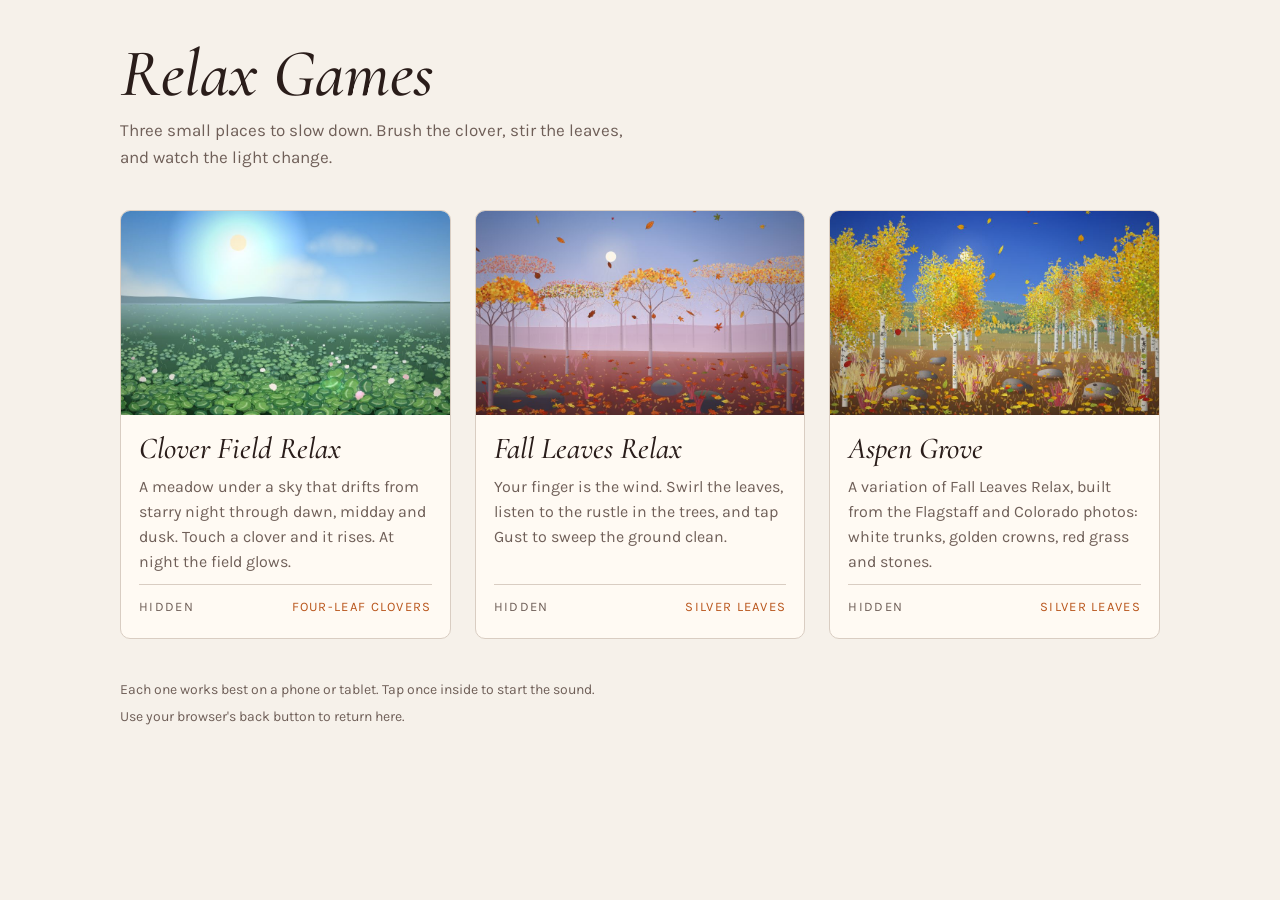
==== index.html @ 5cfa0331 "Add files via upload" ====
<!doctype html>
<html lang="en"><head><meta charset="utf-8"><meta name="viewport" content="width=device-width,initial-scale=1,viewport-fit=cover"><meta name="robots" content="noindex, nofollow">
<style>body{margin:0}img{max-width:100%}</style>
<title>Relax Games</title>
<link rel="preconnect" href="https://fonts.googleapis.com">
<link rel="preconnect" href="https://fonts.gstatic.com" crossorigin>
<link href="https://fonts.googleapis.com/css2?family=Cormorant+Garamond:ital,wght@1,500&family=Karla:wght@400;500&display=swap" rel="stylesheet">
<style>
/* Layout: a quiet header, then three equal cards, each a window onto one scene (picture, name, what to do, what to find). Dark ground so the scenes glow; light theme is a warm paper version. */
:root {
  --bg: #f6f1ea;
  --fg: #2a1d1a;
  --dim: #6f5f58;
  --line: #d9cdc2;
  --card: #fffaf3;
  --accent: #b8541a;
  --display: 'Cormorant Garamond', Georgia, 'Times New Roman', serif;
  --body: 'Karla', system-ui, -apple-system, 'Segoe UI', sans-serif;
}
@media (prefers-color-scheme: dark) {
  :root:not([data-theme="light"]) {
    --bg: #140d12; --fg: #f8ecda; --dim: #b9a99a; --line: #3a2a2c; --card: #1d1317; --accent: #ffb45e; color-scheme: dark;
  }
}
:root[data-theme="dark"] {
  --bg: #140d12; --fg: #f8ecda; --dim: #b9a99a; --line: #3a2a2c; --card: #1d1317; --accent: #ffb45e; color-scheme: dark;
}
body { background: var(--bg); color: var(--fg); font-family: var(--body); font-size: 16px; line-height: 1.55; padding-inline: 20px; padding-block: 40px 56px; }
.wrap { max-width: 1040px; margin-inline: auto; display: flex; flex-direction: column; gap: 40px; }
header { display: flex; flex-direction: column; gap: 10px; max-width: 34rem; }
h1 { margin: 0; font-family: var(--display); font-style: italic; font-weight: 500; font-size: clamp(2.6rem, 9vw, 4.2rem); line-height: 1; text-wrap: balance; }
header p { margin: 0; color: var(--dim); font-size: 17px; max-width: 32rem; }
.grid { display: grid; grid-template-columns: repeat(auto-fit, minmax(min(100%, 290px), 1fr)); gap: 24px; }
.card { display: flex; flex-direction: column; min-width: 0; background: var(--card); border: 1px solid var(--line); border-radius: 10px; overflow: hidden; color: inherit; text-decoration: none; transition: transform .2s ease, border-color .2s ease; }
.card:hover { transform: translateY(-3px); border-color: var(--accent); }
.card:focus-visible { outline: 2px solid var(--accent); outline-offset: 3px; }
.card img { display: block; width: 100%; height: auto; aspect-ratio: 900 / 560; object-fit: cover; background: var(--line); }
.body { display: flex; flex-direction: column; gap: 10px; padding: 18px 18px 20px; flex: 1; }
h2 { margin: 0; font-family: var(--display); font-style: italic; font-weight: 500; font-size: 1.9rem; line-height: 1.05; }
.body p { margin: 0; color: var(--dim); }
.find { margin-top: auto; padding-top: 12px; display: flex; justify-content: space-between; gap: 12px; align-items: baseline; border-top: 1px solid var(--line); font-size: 13px; letter-spacing: .1em; text-transform: uppercase; }
.find span:first-child { color: var(--dim); }
.find span:last-child { color: var(--accent); white-space: nowrap; }
footer { color: var(--dim); font-size: 14px; max-width: 40rem; display: flex; flex-direction: column; gap: 6px; }
footer p { margin: 0; }
@media (prefers-reduced-motion: reduce) { .card { transition: none; } .card:hover { transform: none; } }
</style>

</head>
<body>
<div class="wrap">
  <header>
    <h1>Relax Games</h1>
    <p>Three small places to slow down. Brush the clover, stir the leaves, and watch the light change.</p>
  </header>

  <main class="grid">
    <a class="card" href="clover.html">
      <img src="thumbs/clover.jpg" alt="A clover meadow under a pale blue morning sky" width="900" height="560">
      <div class="body">
        <h2>Clover Field Relax</h2>
        <p>A meadow under a sky that drifts from starry night through dawn, midday and dusk. Touch a clover and it rises. At night the field glows.</p>
        <div class="find"><span>Hidden</span><span>Four-leaf clovers</span></div>
      </div>
    </a>

    <a class="card" href="fall.html">
      <img src="thumbs/fall.jpg" alt="An autumn forest in soft morning mist with falling leaves" width="900" height="560">
      <div class="body">
        <h2>Fall Leaves Relax</h2>
        <p>Your finger is the wind. Swirl the leaves, listen to the rustle in the trees, and tap Gust to sweep the ground clean.</p>
        <div class="find"><span>Hidden</span><span>Silver leaves</span></div>
      </div>
    </a>

    <a class="card" href="aspen.html">
      <img src="thumbs/aspen.jpg" alt="A grove of white aspen trees with golden leaves under a deep blue sky" width="900" height="560">
      <div class="body">
        <h2>Aspen Grove</h2>
        <p>A variation of Fall Leaves Relax, built from the Flagstaff and Colorado photos: white trunks, golden crowns, red grass and stones.</p>
        <div class="find"><span>Hidden</span><span>Silver leaves</span></div>
      </div>
    </a>
  </main>

  <footer>
    <p>Each one works best on a phone or tablet. Tap once inside to start the sound.</p>
    <p>Use your browser's back button to return here.</p>
  </footer>
</div>
</body></html>
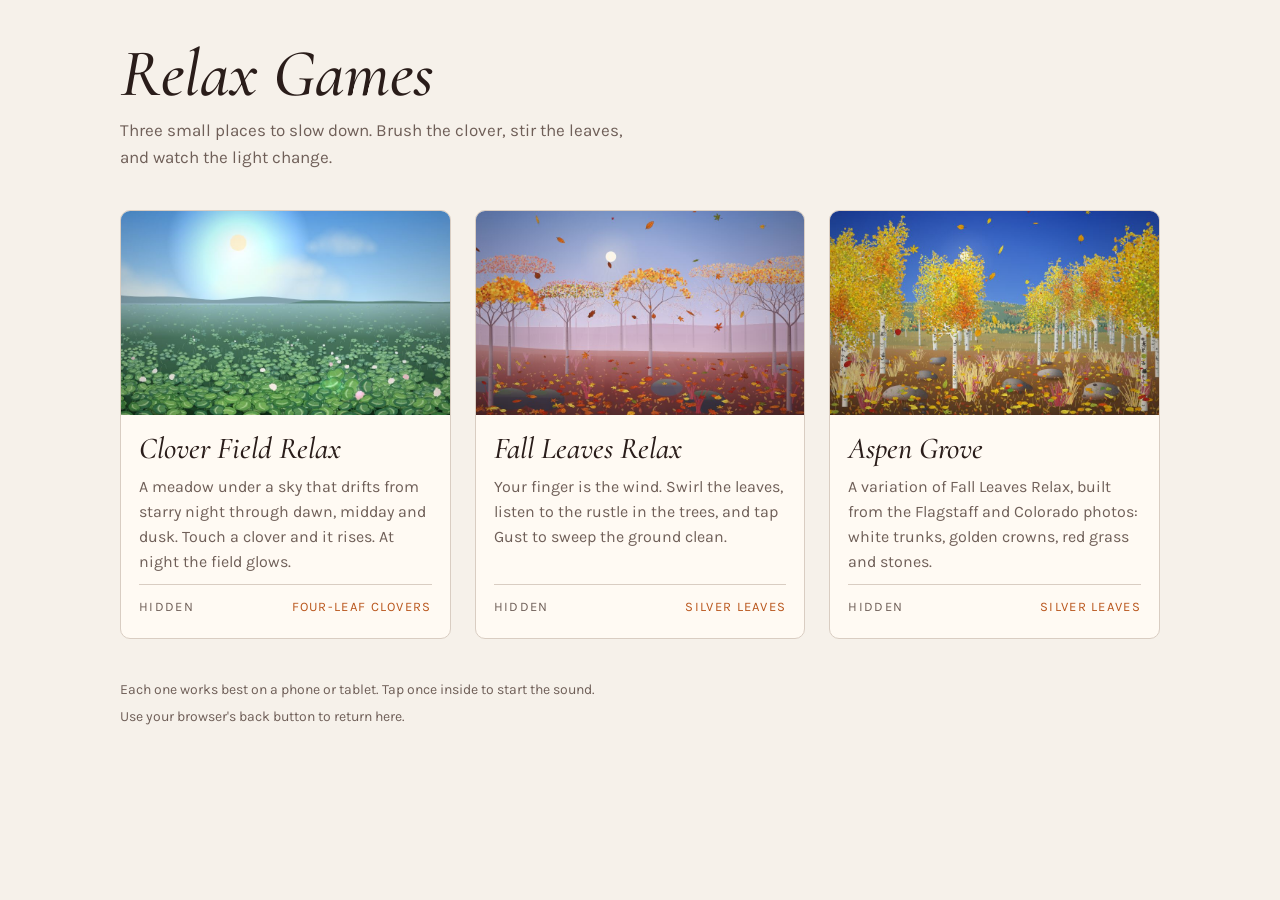
==== commit 8a208298: "Add files via upload" ====
--- a/index.html
+++ b/index.html
@@ -1,10 +1,7 @@
 <!doctype html>
-<html lang="en"><head><meta charset="utf-8"><meta name="viewport" content="width=device-width,initial-scale=1,viewport-fit=cover"><meta name="robots" content="noindex, nofollow">
+<html lang="en"><head><meta name="robots" content="noindex, nofollow"><meta name="theme-color" content="#140d12"><meta name="mobile-web-app-capable" content="yes"><meta name="apple-mobile-web-app-capable" content="yes"><meta name="apple-mobile-web-app-title" content="Relax Games"><meta name="apple-mobile-web-app-status-bar-style" content="black"><link rel="manifest" href="manifest.webmanifest"><link rel="apple-touch-icon" href="apple-touch-icon.png"><link rel="icon" type="image/png" href="icon-192.png"><link rel="stylesheet" href="fonts.css"><meta charset="utf-8"><meta name="viewport" content="width=device-width,initial-scale=1,viewport-fit=cover">
 <style>body{margin:0}img{max-width:100%}</style>
 <title>Relax Games</title>
-<link rel="preconnect" href="https://fonts.googleapis.com">
-<link rel="preconnect" href="https://fonts.gstatic.com" crossorigin>
-<link href="https://fonts.googleapis.com/css2?family=Cormorant+Garamond:ital,wght@1,500&family=Karla:wght@400;500&display=swap" rel="stylesheet">
 <style>
 /* Layout: a quiet header, then three equal cards, each a window onto one scene (picture, name, what to do, what to find). Dark ground so the scenes glow; light theme is a warm paper version. */
 :root {
@@ -88,4 +85,4 @@
     <p>Use your browser's back button to return here.</p>
   </footer>
 </div>
-</body></html>
+<script>try{if("serviceWorker" in navigator)window.addEventListener("load",function(){navigator.serviceWorker.register("sw.js").catch(function(){})})}catch(e){}</script></body></html>
--- a/fonts.css
+++ b/fonts.css
@@ -0,0 +1,4 @@
+@font-face{font-family:'Cormorant Garamond';font-style:italic;font-weight:400;font-display:swap;src:url(fonts/cormorant-garamond-latin-400-italic.woff2) format('woff2')}
+@font-face{font-family:'Cormorant Garamond';font-style:italic;font-weight:500;font-display:swap;src:url(fonts/cormorant-garamond-latin-500-italic.woff2) format('woff2')}
+@font-face{font-family:'Karla';font-style:normal;font-weight:400;font-display:swap;src:url(fonts/karla-latin-400-normal.woff2) format('woff2')}
+@font-face{font-family:'Karla';font-style:normal;font-weight:500;font-display:swap;src:url(fonts/karla-latin-500-normal.woff2) format('woff2')}
